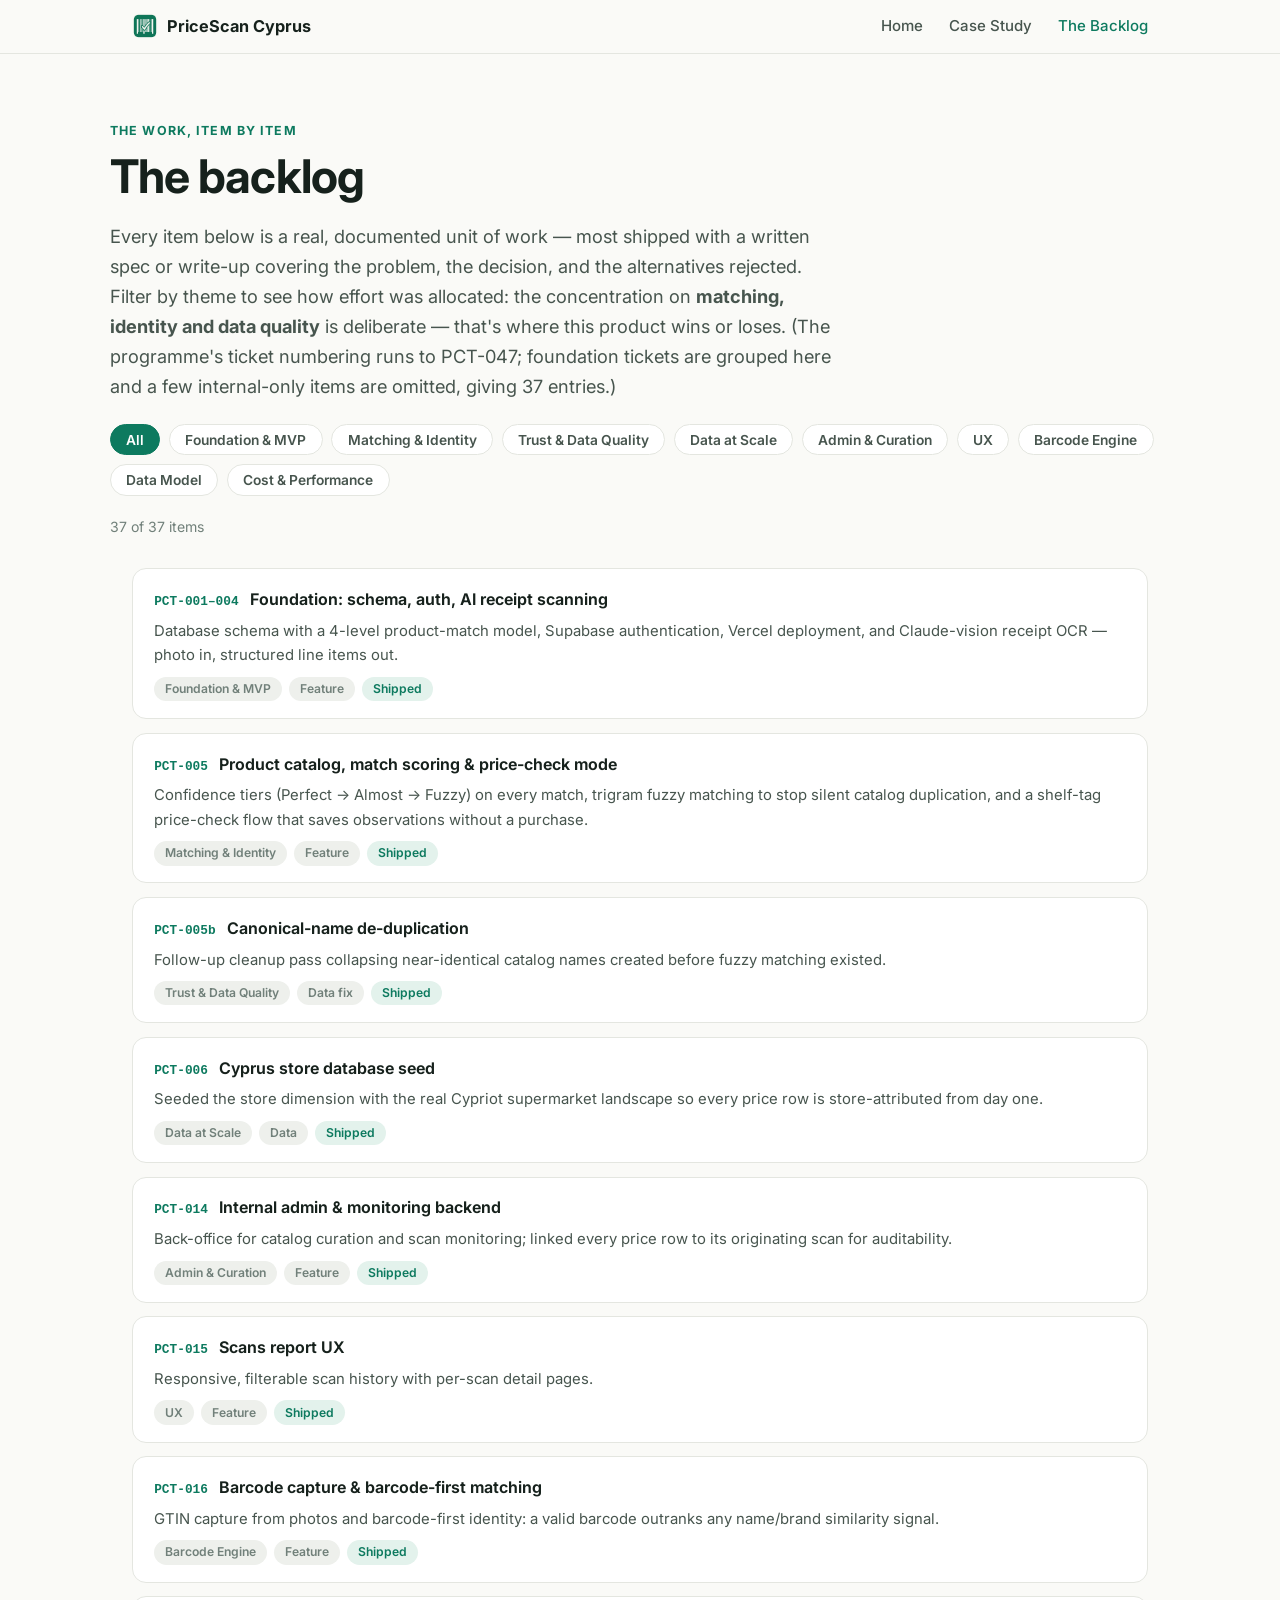
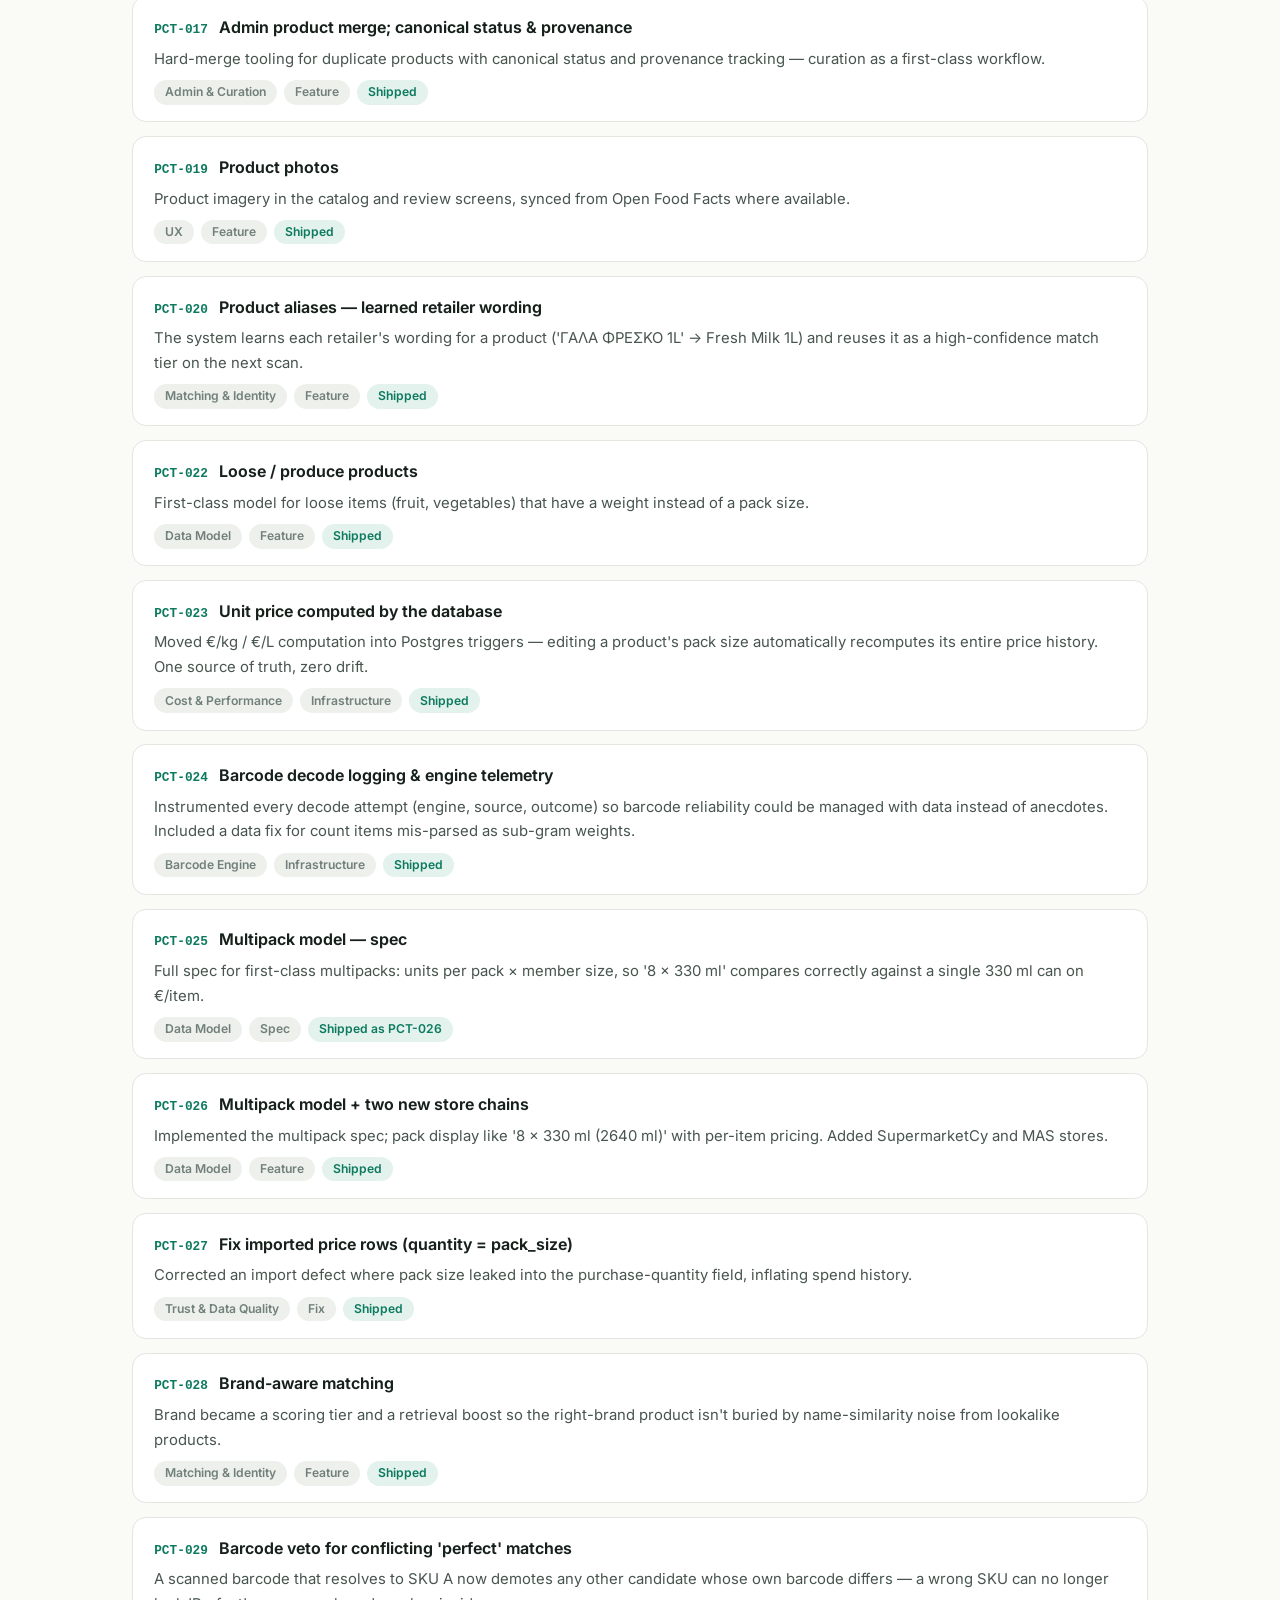
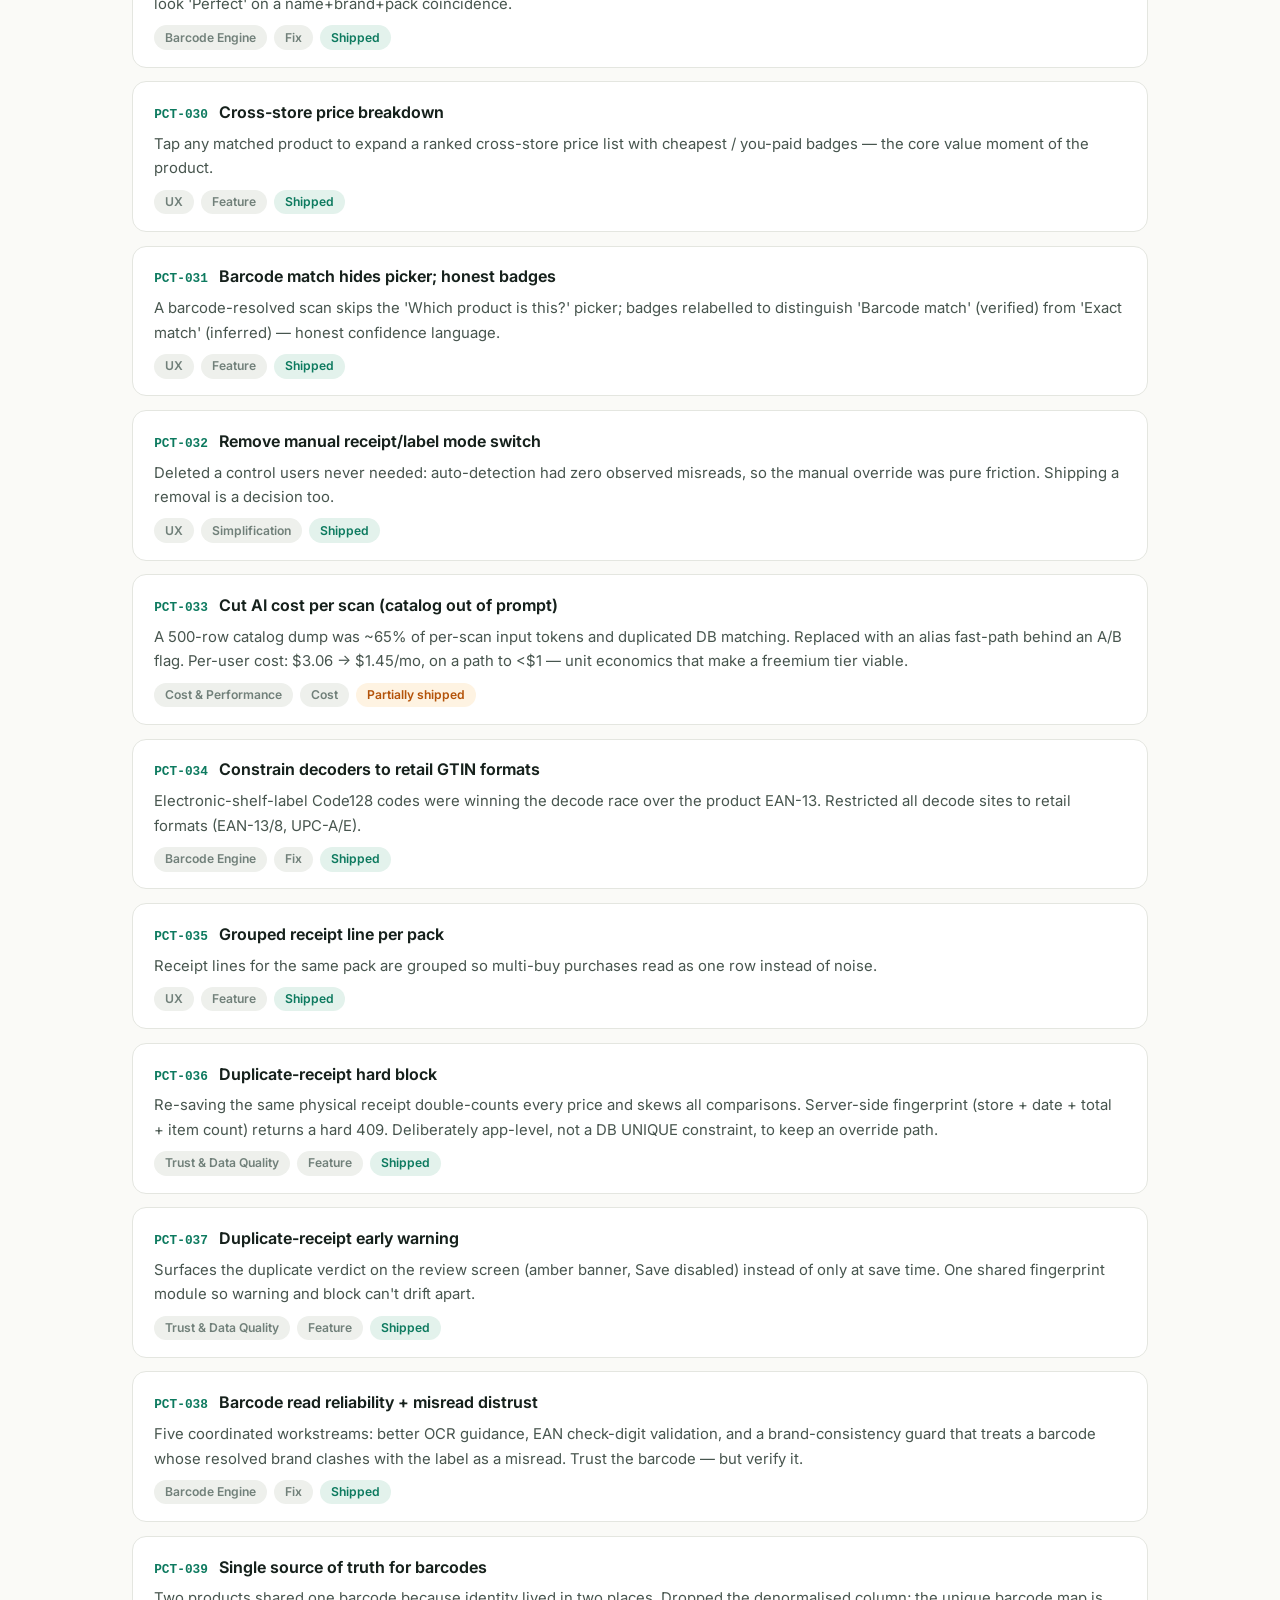
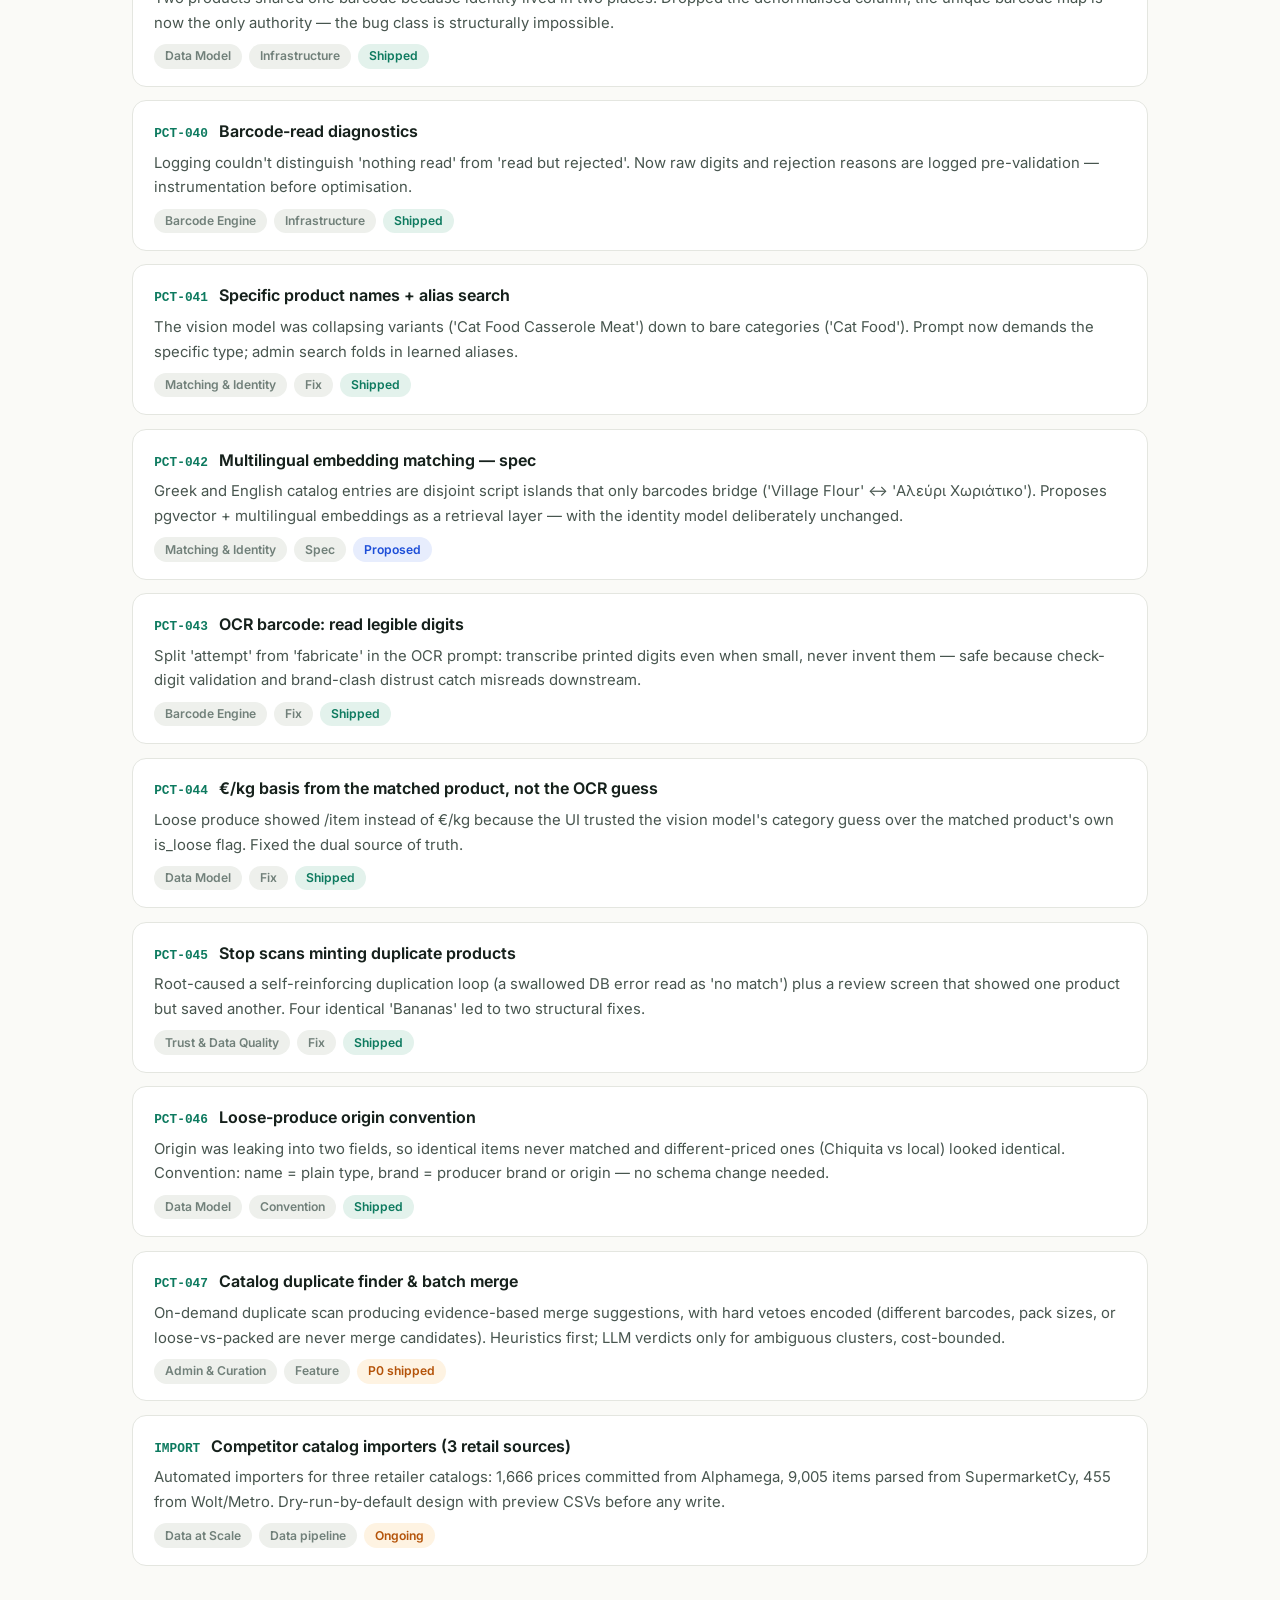
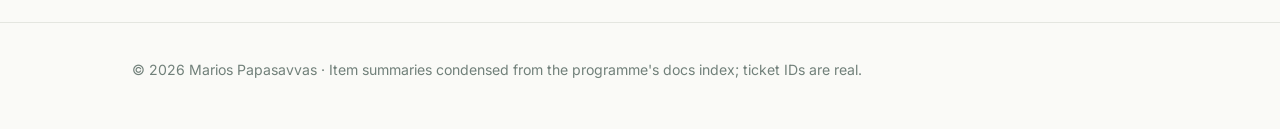
==== backlog.html @ 841811ab "PriceScan Cyprus portfolio site" ====
<!DOCTYPE html>
<html lang="en">
<head>
<meta charset="UTF-8">
<meta name="viewport" content="width=device-width, initial-scale=1.0">
<title>The Backlog — PriceScan Cyprus</title>
<meta name="description" content="The full prioritised backlog behind PriceScan Cyprus — 37 documented items across matching, data quality, cost, and UX.">
<link rel="preconnect" href="https://fonts.googleapis.com">
<link href="https://fonts.googleapis.com/css2?family=Inter:wght@400;500;600;700;800&display=swap" rel="stylesheet">
<link rel="stylesheet" href="styles.css">
<link rel="icon" type="image/png" href="images/favicon.png">
</head>
<body>

<nav>
  <div class="nav-inner">
    <a class="nav-name" href="index.html"><img src="images/logo.png" alt="PriceScan Cyprus logo" class="nav-logo">PriceScan Cyprus</a>
    <a class="nav-link" href="index.html">Home</a>
    <a class="nav-link" href="case-study.html">Case Study</a>
    <a class="nav-link active" href="backlog.html">The Backlog</a>
  </div>
</nav>

<header class="hero wrap" style="padding-bottom:1rem">
  <p class="kicker">The work, item by item</p>
  <h1>The backlog</h1>
  <p class="lede">Every item below is a real, documented unit of work — most shipped with a written
  spec or write-up covering the problem, the decision, and the alternatives rejected. Filter by
  theme to see how effort was allocated: the concentration on <b>matching, identity and data
  quality</b> is deliberate — that's where this product wins or loses. (The programme's ticket
  numbering runs to PCT-047; foundation tickets are grouped here and a few internal-only items
  are omitted, giving 37 entries.)</p>
  <div id="filters" class="filters"></div>
  <p class="backlog-count" id="count"></p>
</header>

<main class="wrap" style="padding-bottom:3.5rem">
  <div id="list" class="backlog-list"></div>
</main>

<footer class="site">
  <div class="wrap">© 2026 Marios Papasavvas · Item summaries condensed from the programme's docs index; ticket IDs are real.</div>
</footer>

<script src="data/backlog.js"></script>
<script>
(function () {
  var listEl = document.getElementById("list");
  var filtersEl = document.getElementById("filters");
  var countEl = document.getElementById("count");
  var active = "All";

  var themes = ["All"];
  BACKLOG.forEach(function (item) {
    if (themes.indexOf(item.theme) === -1) themes.push(item.theme);
  });

  function statusPill(status) {
    var cls = "green";
    if (/Proposed|Spec/.test(status)) cls = "blue";
    else if (/Partially|Ongoing|P0/.test(status)) cls = "amber";
    return '<span class="pill ' + cls + '">' + status + "</span>";
  }

  function render() {
    var items = active === "All" ? BACKLOG : BACKLOG.filter(function (i) { return i.theme === active; });
    countEl.textContent = items.length + " of " + BACKLOG.length + " items" + (active === "All" ? "" : " · " + active);
    listEl.innerHTML = items.map(function (i) {
      return '<article class="bl-item">' +
        '<div class="bl-top"><span class="bl-id">' + i.id + '</span>' +
        '<span class="bl-title">' + i.title + '</span></div>' +
        '<p class="bl-summary">' + i.summary + "</p>" +
        '<div class="bl-tags"><span class="pill grey">' + i.theme + '</span>' +
        '<span class="pill grey">' + i.type + "</span>" + statusPill(i.status) + "</div>" +
        "</article>";
    }).join("");
  }

  filtersEl.innerHTML = themes.map(function (t) {
    return '<button data-theme="' + t + '">' + t + "</button>";
  }).join("");
  filtersEl.addEventListener("click", function (e) {
    var btn = e.target.closest("button");
    if (!btn) return;
    active = btn.getAttribute("data-theme");
    Array.prototype.forEach.call(filtersEl.children, function (b) {
      b.classList.toggle("on", b === btn);
    });
    render();
  });
  filtersEl.querySelector("button").classList.add("on");
  render();
})();
</script>

</body>
</html>
---- styles.css ----
/* Portfolio site — shared styles. No build step; plain CSS. */
:root {
  --ink: #16211c;
  --ink-soft: #47554e;
  --ink-faint: #71807a;
  --bg: #fafaf7;
  --card: #ffffff;
  --line: #e4e6e0;
  --accent: #0d7a5f;
  --accent-soft: #e3f2ec;
  --amber: #b45309;
  --amber-soft: #fef3e2;
  --blue: #1d4ed8;
  --blue-soft: #e7edfd;
  --radius: 14px;
  --maxw: 1060px;
}
* { box-sizing: border-box; margin: 0; padding: 0; }
html { scroll-behavior: smooth; }
body {
  font-family: "Inter", -apple-system, "Segoe UI", Roboto, sans-serif;
  background: var(--bg); color: var(--ink);
  line-height: 1.65; font-size: 16.5px;
  -webkit-font-smoothing: antialiased;
}
a { color: var(--accent); text-decoration: none; }
a:hover { text-decoration: underline; }

nav {
  position: sticky; top: 0; z-index: 50;
  background: rgba(250, 250, 247, 0.92); backdrop-filter: blur(8px);
  border-bottom: 1px solid var(--line);
}
.nav-inner {
  max-width: var(--maxw); margin: 0 auto; padding: 0.8rem 1.4rem;
  display: flex; align-items: center; gap: 1.6rem;
}
.nav-name { font-weight: 700; font-size: 1.02rem; color: var(--ink); margin-right: auto; }
.nav-name:hover { text-decoration: none; }
nav a.nav-link { color: var(--ink-soft); font-size: 0.94rem; font-weight: 500; }
nav a.nav-link.active, nav a.nav-link:hover { color: var(--accent); text-decoration: none; }

.wrap { max-width: var(--maxw); margin: 0 auto; padding: 0 1.4rem; }
section { padding: 3.2rem 0; }
section + section { border-top: 1px solid var(--line); }
h1 { font-size: clamp(1.9rem, 4.5vw, 2.9rem); line-height: 1.15; letter-spacing: -0.02em; }
h2 { font-size: 1.55rem; letter-spacing: -0.01em; margin-bottom: 1.1rem; }
h3 { font-size: 1.08rem; margin-bottom: 0.4rem; }
.kicker {
  color: var(--accent); font-weight: 700; text-transform: uppercase;
  letter-spacing: 0.09em; font-size: 0.78rem; margin-bottom: 0.55rem;
}
.lede { font-size: 1.14rem; color: var(--ink-soft); max-width: 46rem; }
p + p { margin-top: 0.9rem; }
.muted { color: var(--ink-faint); font-size: 0.92rem; }

.hero { padding: 4.2rem 0 3.2rem; }
.hero .lede { margin-top: 1.1rem; }
.cta-row { margin-top: 1.8rem; display: flex; gap: 0.8rem; flex-wrap: wrap; }
.btn {
  display: inline-block; padding: 0.68rem 1.25rem; border-radius: 999px;
  font-weight: 600; font-size: 0.95rem; border: 1.5px solid var(--accent);
}
.btn.primary { background: var(--accent); color: #fff; }
.btn.primary:hover { background: #0a5f4a; text-decoration: none; }
.btn.ghost { color: var(--accent); background: transparent; }
.btn.ghost:hover { background: var(--accent-soft); text-decoration: none; }

.metrics {
  display: grid; grid-template-columns: repeat(auto-fit, minmax(150px, 1fr));
  gap: 1px; background: var(--line); border: 1px solid var(--line);
  border-radius: var(--radius); overflow: hidden; margin-top: 2.4rem;
}
.metric { background: var(--card); padding: 1.15rem 1.2rem; }
.metric b { display: block; font-size: 1.65rem; letter-spacing: -0.02em; color: var(--accent); }
.metric span { font-size: 0.85rem; color: var(--ink-faint); }

.grid { display: grid; gap: 1.1rem; }
.grid.cols-2 { grid-template-columns: repeat(auto-fit, minmax(300px, 1fr)); }
.grid.cols-3 { grid-template-columns: repeat(auto-fit, minmax(240px, 1fr)); }
.card {
  background: var(--card); border: 1px solid var(--line);
  border-radius: var(--radius); padding: 1.35rem 1.45rem;
}
.card h3 { margin-bottom: 0.5rem; }
.card p { font-size: 0.95rem; color: var(--ink-soft); }

.decision { border-left: 4px solid var(--accent); }
.decision .dlabel {
  font-size: 0.74rem; font-weight: 700; text-transform: uppercase;
  letter-spacing: 0.08em; color: var(--ink-faint); margin-bottom: 0.15rem;
}
.decision .drow { margin-top: 0.65rem; font-size: 0.94rem; color: var(--ink-soft); }
.decision .drow b { color: var(--ink); font-weight: 600; }

.timeline { list-style: none; margin-top: 1.4rem; position: relative; padding-left: 1.7rem; }
.timeline::before {
  content: ""; position: absolute; left: 7px; top: 6px; bottom: 6px;
  width: 2px; background: var(--line);
}
.timeline li { position: relative; padding: 0 0 1.6rem 0.6rem; }
.timeline li::before {
  content: ""; position: absolute; left: -1.7rem; top: 7px;
  width: 12px; height: 12px; border-radius: 50%;
  background: var(--accent); border: 3px solid var(--bg);
  box-shadow: 0 0 0 2px var(--accent);
}
.timeline .tdate { font-size: 0.8rem; font-weight: 700; color: var(--accent); text-transform: uppercase; letter-spacing: 0.06em; }
.timeline h3 { margin: 0.15rem 0 0.25rem; }
.timeline p { font-size: 0.95rem; color: var(--ink-soft); max-width: 44rem; }

blockquote {
  border-left: 4px solid var(--accent); background: var(--card);
  border-radius: 0 var(--radius) var(--radius) 0;
  padding: 1.1rem 1.4rem; margin: 1.4rem 0; color: var(--ink-soft);
  font-size: 0.98rem;
}
blockquote footer { margin-top: 0.5rem; font-size: 0.82rem; color: var(--ink-faint); }

.pill {
  display: inline-block; padding: 0.14rem 0.68rem; border-radius: 999px;
  font-size: 0.76rem; font-weight: 600; white-space: nowrap;
}
.pill.green { background: var(--accent-soft); color: var(--accent); }
.pill.amber { background: var(--amber-soft); color: var(--amber); }
.pill.blue { background: var(--blue-soft); color: var(--blue); }
.pill.grey { background: #eef0ec; color: var(--ink-faint); }

.filters { display: flex; gap: 0.55rem; flex-wrap: wrap; margin: 1.4rem 0 1.2rem; }
.filters button {
  border: 1.5px solid var(--line); background: var(--card); color: var(--ink-soft);
  padding: 0.42rem 0.95rem; border-radius: 999px; font-size: 0.86rem;
  font-weight: 600; cursor: pointer; font-family: inherit;
}
.filters button:hover { border-color: var(--accent); color: var(--accent); }
.filters button.on { background: var(--accent); border-color: var(--accent); color: #fff; }
.backlog-count { font-size: 0.88rem; color: var(--ink-faint); margin-bottom: 0.9rem; }
.backlog-list { display: grid; gap: 0.85rem; }
.bl-item {
  background: var(--card); border: 1px solid var(--line);
  border-radius: var(--radius); padding: 1.05rem 1.3rem;
}
.bl-top { display: flex; align-items: baseline; gap: 0.7rem; flex-wrap: wrap; }
.bl-id { font-family: ui-monospace, "Cascadia Code", Consolas, monospace; font-size: 0.8rem; font-weight: 700; color: var(--accent); }
.bl-title { font-weight: 650; font-size: 1rem; }
.bl-date { margin-left: auto; font-size: 0.8rem; color: var(--ink-faint); white-space: nowrap; }
.bl-summary { margin-top: 0.4rem; font-size: 0.93rem; color: var(--ink-soft); }
.bl-tags { margin-top: 0.55rem; display: flex; gap: 0.45rem; flex-wrap: wrap; }

footer.site {
  border-top: 1px solid var(--line); padding: 2.2rem 0 3rem;
  color: var(--ink-faint); font-size: 0.88rem;
}

.flow { counter-reset: step; display: grid; gap: 1rem; margin-top: 1.4rem; }
.flow .card { position: relative; padding-left: 4rem; }
.flow .card::before {
  counter-increment: step; content: counter(step);
  position: absolute; left: 1.2rem; top: 1.3rem;
  width: 1.9rem; height: 1.9rem; border-radius: 50%;
  background: var(--accent-soft); color: var(--accent);
  font-weight: 700; display: flex; align-items: center; justify-content: center;
  font-size: 0.95rem;
}

.figure { margin: 1.8rem 0; }
.figure svg { width: 100%; height: auto; display: block; }
.figcap { margin-top: 0.6rem; font-size: 0.82rem; color: var(--ink-faint); text-align: center; }
.fig-panel {
  background: var(--card); border: 1px solid var(--line);
  border-radius: var(--radius); padding: 1.4rem;
}
.split { display: grid; grid-template-columns: 1.15fr 0.85fr; gap: 2.2rem; align-items: center; }
@media (max-width: 760px) { .split { grid-template-columns: 1fr; } }

.shots { display: grid; grid-template-columns: repeat(auto-fit, minmax(200px, 1fr)); gap: 1rem; margin-top: 1.4rem; }
.shots figure { margin: 0; }
.shots img {
  width: 100%; display: block; border: 1px solid var(--line);
  border-radius: var(--radius); box-shadow: 0 8px 22px rgba(22, 33, 28, 0.08);
}
.shots figcaption { font-size: 0.8rem; color: var(--ink-faint); margin-top: 0.45rem; text-align: center; }

.phone {
  width: 300px; max-width: 100%; margin: 0 auto;
  background: #10151f; border-radius: 34px; padding: 12px;
  box-shadow: 0 18px 45px rgba(22, 33, 28, 0.22);
}
.phone-screen {
  background: #f6f7f5; border-radius: 24px; overflow: hidden;
  font-size: 12.5px; line-height: 1.45;
}
.phone-status {
  display: flex; justify-content: space-between; padding: 7px 14px 4px;
  font-size: 10px; color: var(--ink-faint); font-weight: 600;
}
.phone-appbar { padding: 6px 14px 8px; font-weight: 700; font-size: 13px; border-bottom: 1px solid var(--line); background: #fff; }
.phone-body { padding: 10px 12px 14px; display: grid; gap: 8px; }
.ph-card { background: #fff; border: 1px solid var(--line); border-radius: 12px; padding: 9px 11px; }
.ph-product { display: flex; justify-content: space-between; align-items: baseline; gap: 8px; }
.ph-product b { font-size: 13px; }
.ph-price { font-size: 16px; font-weight: 800; color: var(--ink); }
.ph-verdict {
  background: var(--accent-soft); border: 1px solid #bfe3d5; border-radius: 12px;
  padding: 9px 11px; color: var(--accent); font-weight: 700; font-size: 12.5px;
}
.ph-verdict span { display: block; font-weight: 500; color: var(--ink-soft); font-size: 11px; margin-top: 2px; }
.ph-row { display: flex; align-items: center; gap: 8px; padding: 6px 2px; border-top: 1px solid #f0f1ee; }
.ph-row:first-of-type { border-top: 0; }
.ph-store {
  width: 22px; height: 22px; border-radius: 50%; color: #fff; font-size: 10px;
  font-weight: 800; display: flex; align-items: center; justify-content: center; flex: none;
}
.ph-row .ph-p { margin-left: auto; font-weight: 700; }
.ph-note { font-size: 10.5px; color: var(--ink-faint); text-align: center; }

@media (max-width: 640px) {
  .nav-inner { gap: 0.9rem; overflow-x: auto; }
  section { padding: 2.4rem 0; }
  .bl-date { margin-left: 0; width: 100%; }
}

/* ---------- Phone mockup rows (product tour) ---------- */
.phones-row {
  display: grid; grid-template-columns: repeat(auto-fit, minmax(240px, 1fr));
  gap: 1.8rem; margin-top: 1.8rem; align-items: start;
}
.phones-row figure { margin: 0; }
.phones-row .phone { width: 100%; max-width: 272px; }
.ph-verdict.warn { background: var(--amber-soft); border-color: #f0dbb8; color: var(--amber); }
.ph-verdict.warn span { color: var(--ink-soft); }
.ph-sub { font-size: 10.5px; color: var(--ink-faint); margin-top: 3px; }
.ph-btn {
  display: block; text-align: center; border-radius: 999px;
  padding: 7px 0; font-weight: 700; font-size: 12px;
  background: var(--accent); color: #fff;
}
.ph-btn.disabled { background: #e9ebe7; color: #9aa69f; }

/* ---------- Logo ---------- */
.nav-name { display: inline-flex; align-items: center; gap: 0.55rem; }
.nav-logo { width: 26px; height: 26px; border-radius: 7px; display: block; }
.ph-logo { width: 14px; height: 14px; border-radius: 4px; vertical-align: -2px; margin-right: 6px; }

/* ---------- User stories ---------- */
.stories { display: grid; gap: 0.9rem; margin-top: 1.4rem; }
.story { border-left: 4px solid var(--blue); }
.story .story-tags { display: flex; gap: 0.45rem; flex-wrap: wrap; margin-bottom: 0.6rem; }
.story p { font-size: 0.98rem; color: var(--ink-soft); }
.story p b { color: var(--ink); }
.story .accept { margin-top: 0.55rem; font-size: 0.85rem; color: var(--ink-faint); }
.story .accept b { color: var(--ink-soft); font-weight: 600; }
.plc-current { border: 1.5px solid var(--accent); box-shadow: 0 0 0 3px var(--accent-soft); }
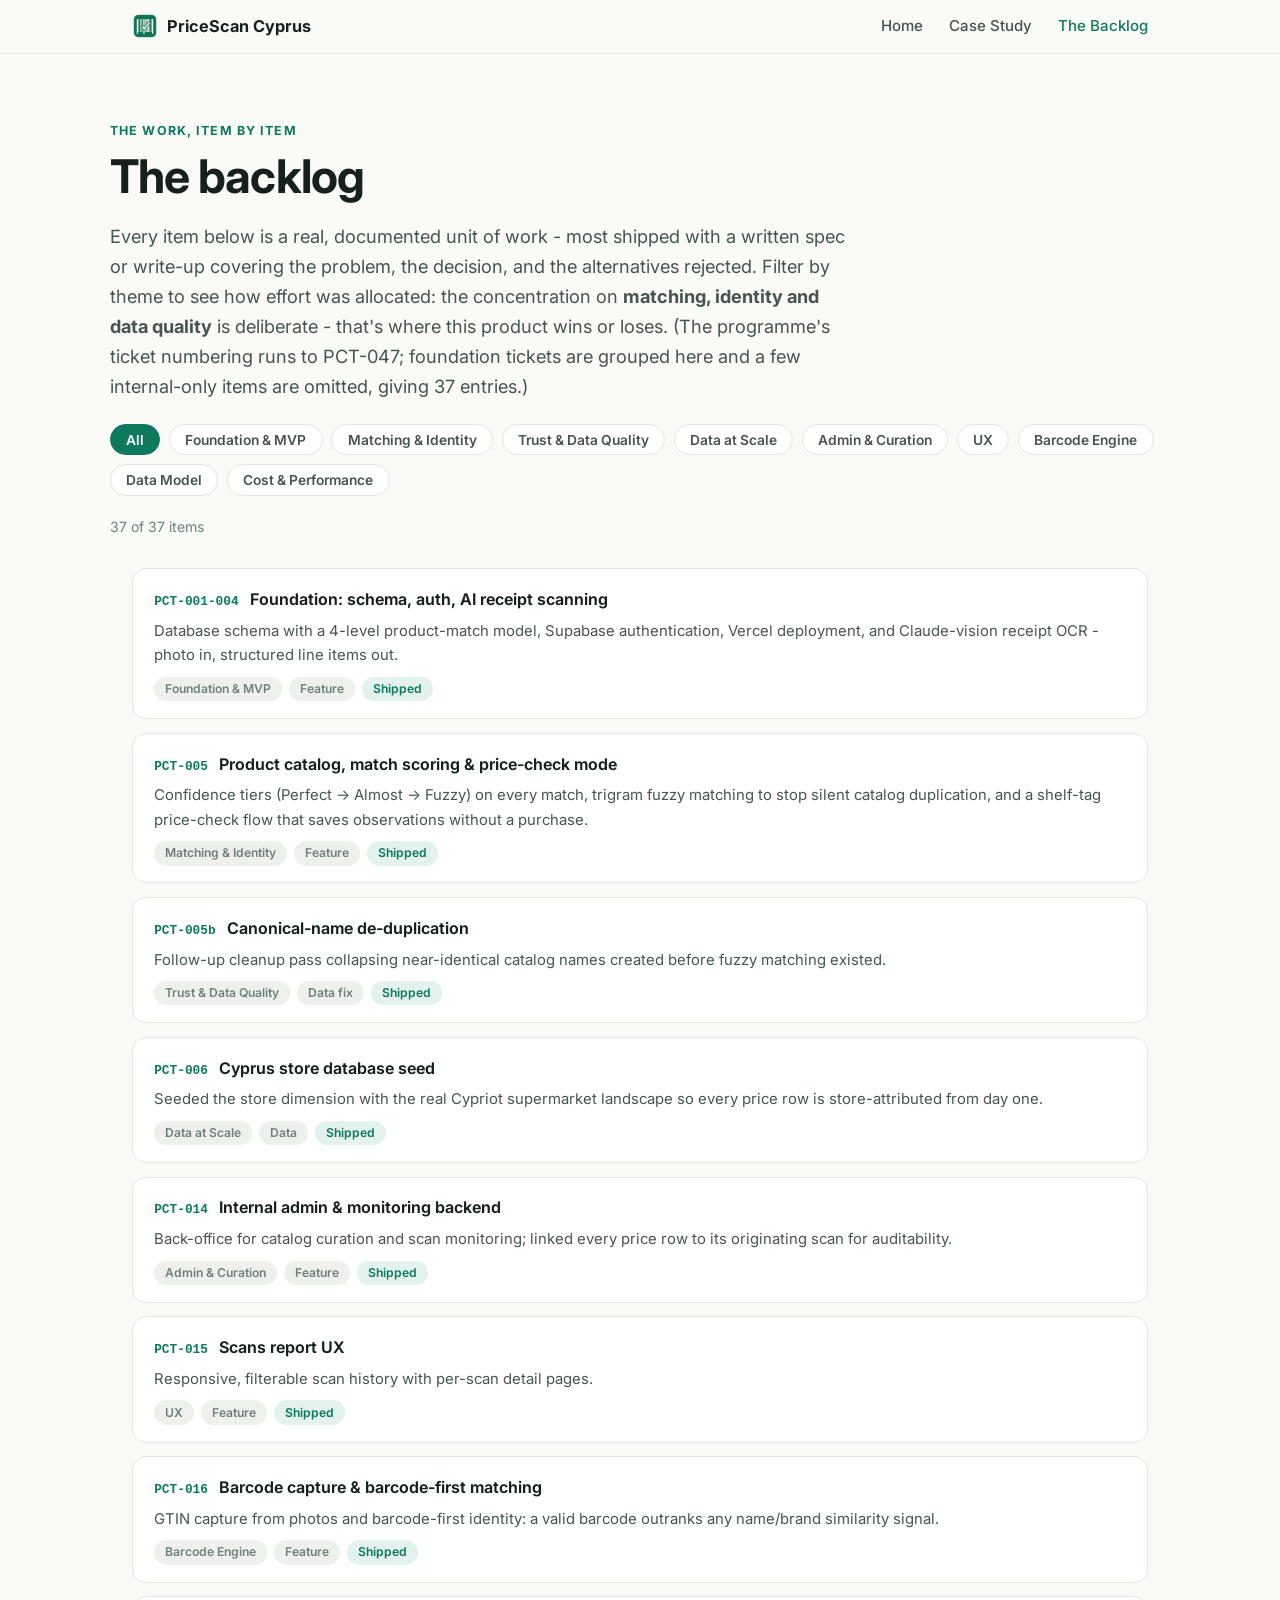
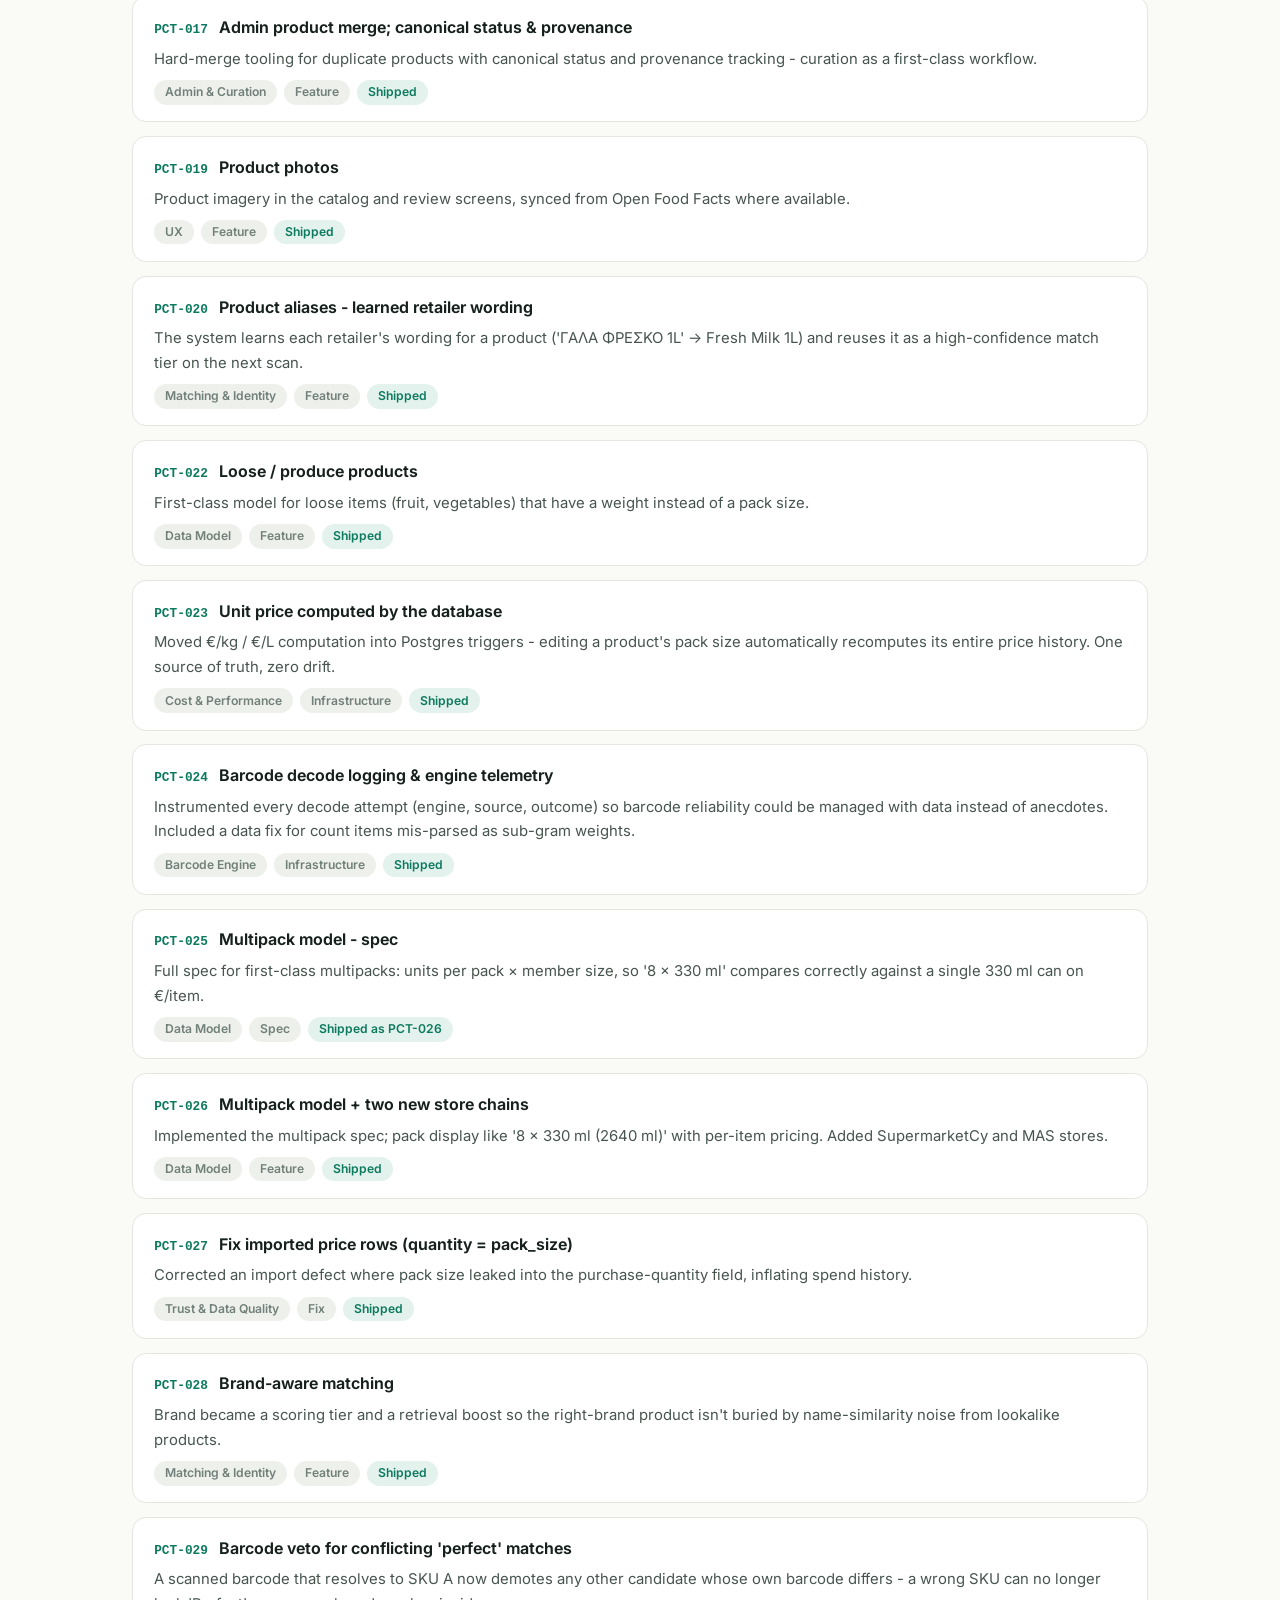
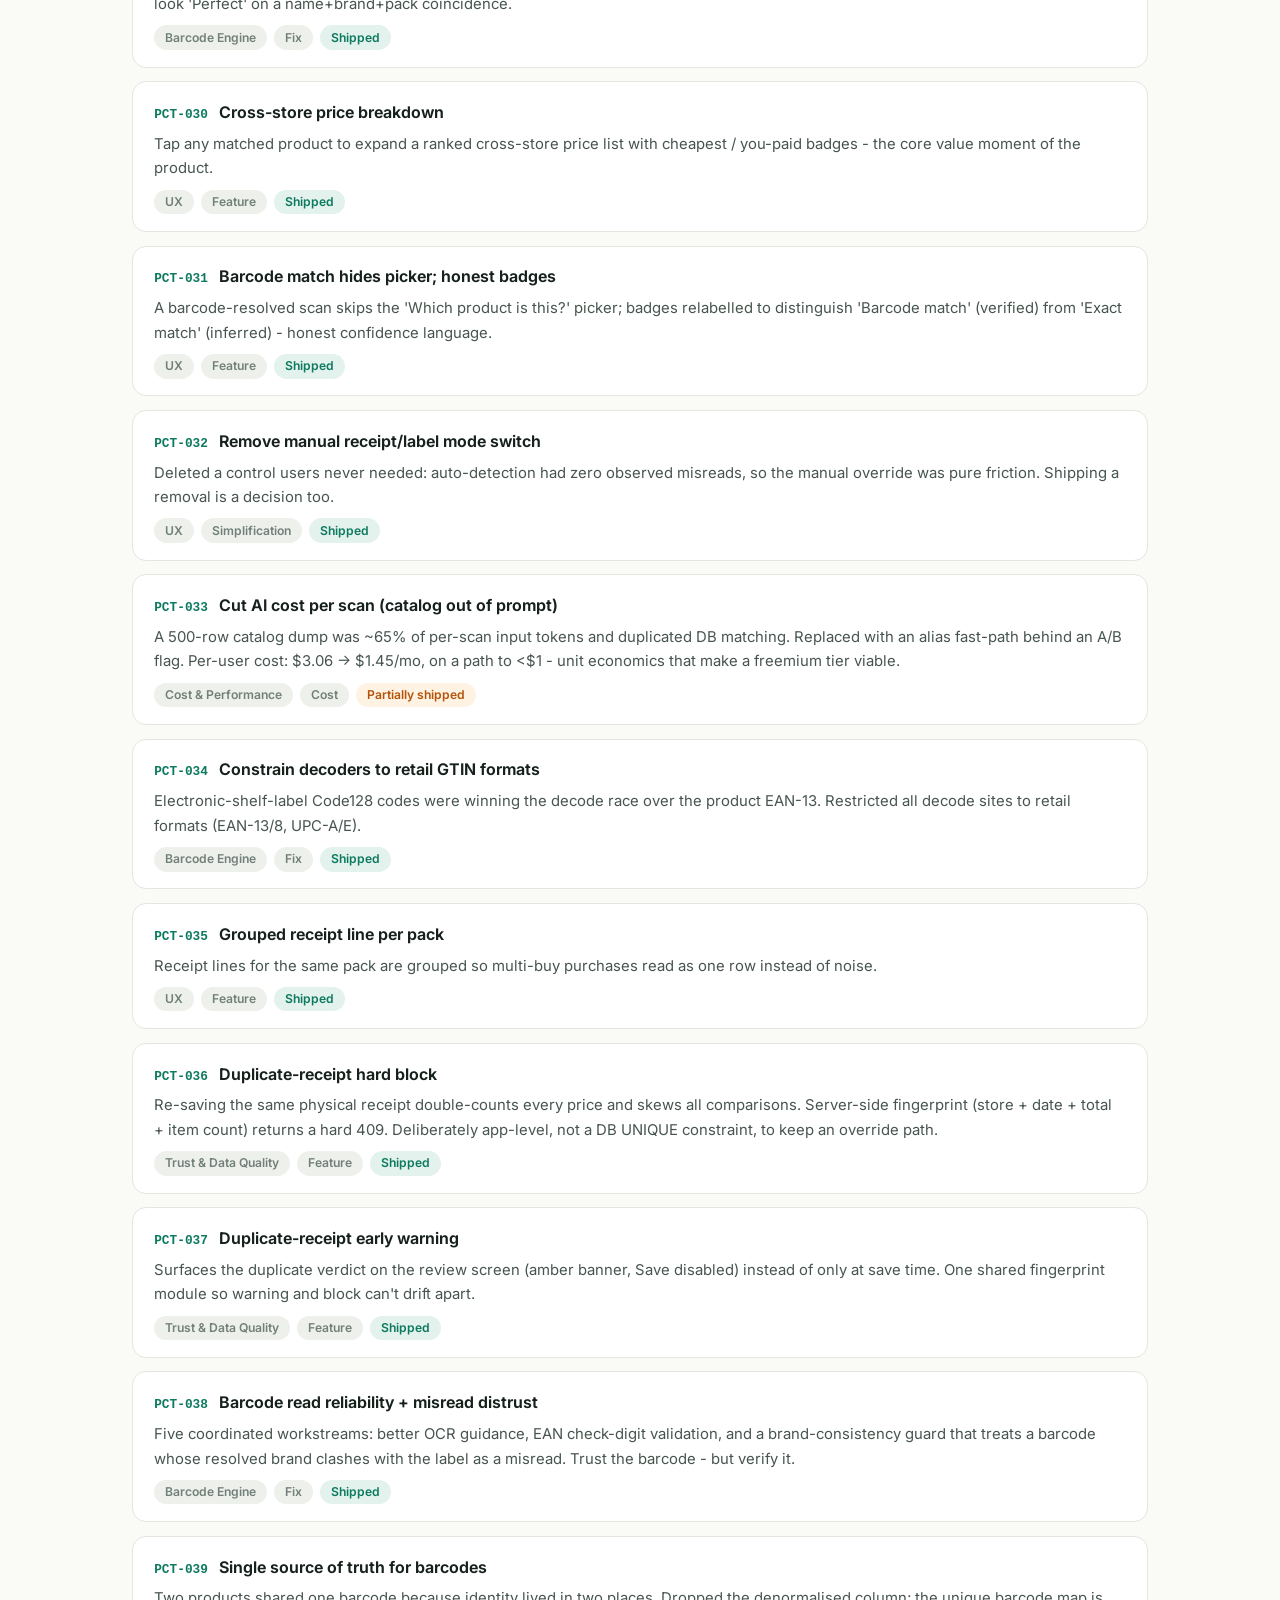
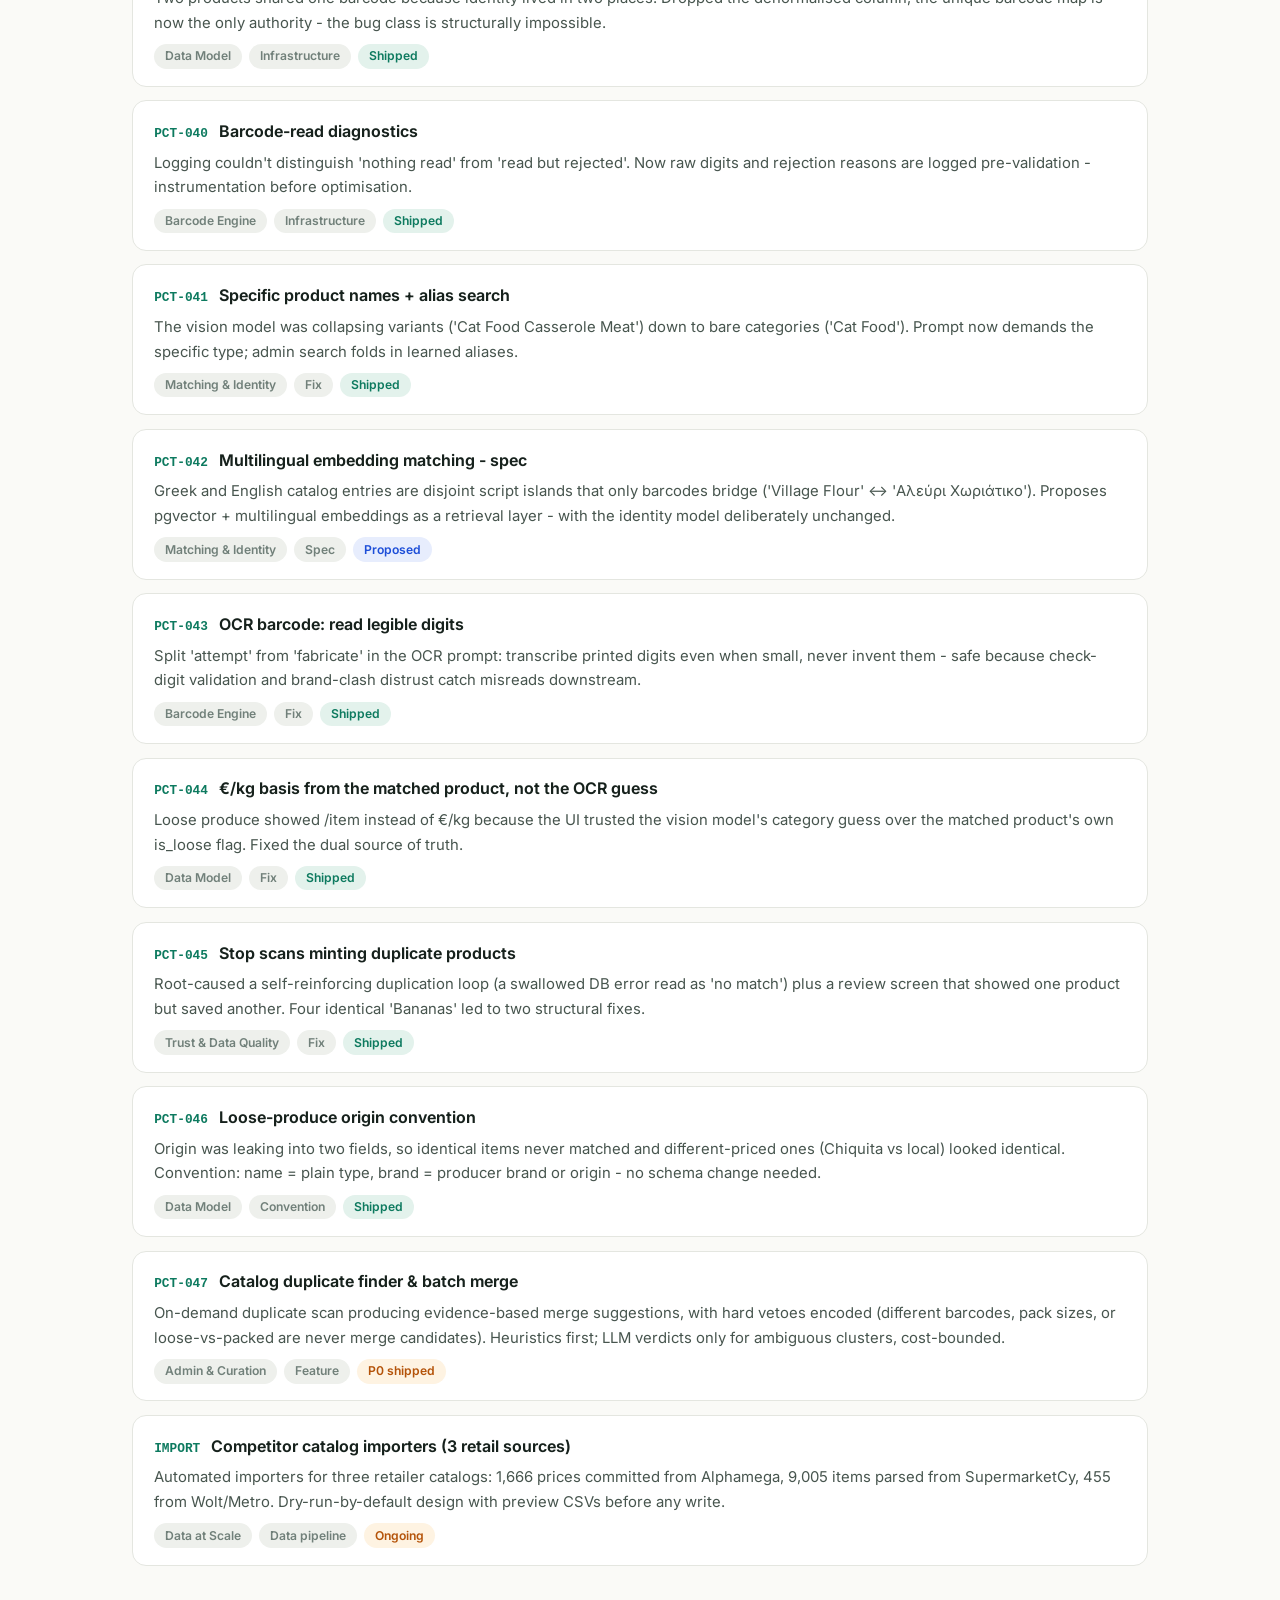
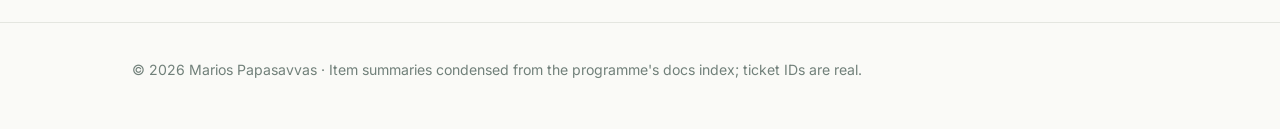
==== commit 735150c1: "Replace long dashes with plain hyphens" ====
--- a/backlog.html
+++ b/backlog.html
@@ -3,8 +3,8 @@
 <head>
 <meta charset="UTF-8">
 <meta name="viewport" content="width=device-width, initial-scale=1.0">
-<title>The Backlog — PriceScan Cyprus</title>
-<meta name="description" content="The full prioritised backlog behind PriceScan Cyprus — 37 documented items across matching, data quality, cost, and UX.">
+<title>The Backlog - PriceScan Cyprus</title>
+<meta name="description" content="The full prioritised backlog behind PriceScan Cyprus - 37 documented items across matching, data quality, cost, and UX.">
 <link rel="preconnect" href="https://fonts.googleapis.com">
 <link href="https://fonts.googleapis.com/css2?family=Inter:wght@400;500;600;700;800&display=swap" rel="stylesheet">
 <link rel="stylesheet" href="styles.css">
@@ -24,10 +24,10 @@
 <header class="hero wrap" style="padding-bottom:1rem">
   <p class="kicker">The work, item by item</p>
   <h1>The backlog</h1>
-  <p class="lede">Every item below is a real, documented unit of work — most shipped with a written
+  <p class="lede">Every item below is a real, documented unit of work - most shipped with a written
   spec or write-up covering the problem, the decision, and the alternatives rejected. Filter by
   theme to see how effort was allocated: the concentration on <b>matching, identity and data
-  quality</b> is deliberate — that's where this product wins or loses. (The programme's ticket
+  quality</b> is deliberate - that's where this product wins or loses. (The programme's ticket
   numbering runs to PCT-047; foundation tickets are grouped here and a few internal-only items
   are omitted, giving 37 entries.)</p>
   <div id="filters" class="filters"></div>
--- a/styles.css
+++ b/styles.css
@@ -1,4 +1,4 @@
-/* Portfolio site — shared styles. No build step; plain CSS. */
+/* Portfolio site - shared styles. No build step; plain CSS. */
 :root {
   --ink: #16211c;
   --ink-soft: #47554e;
